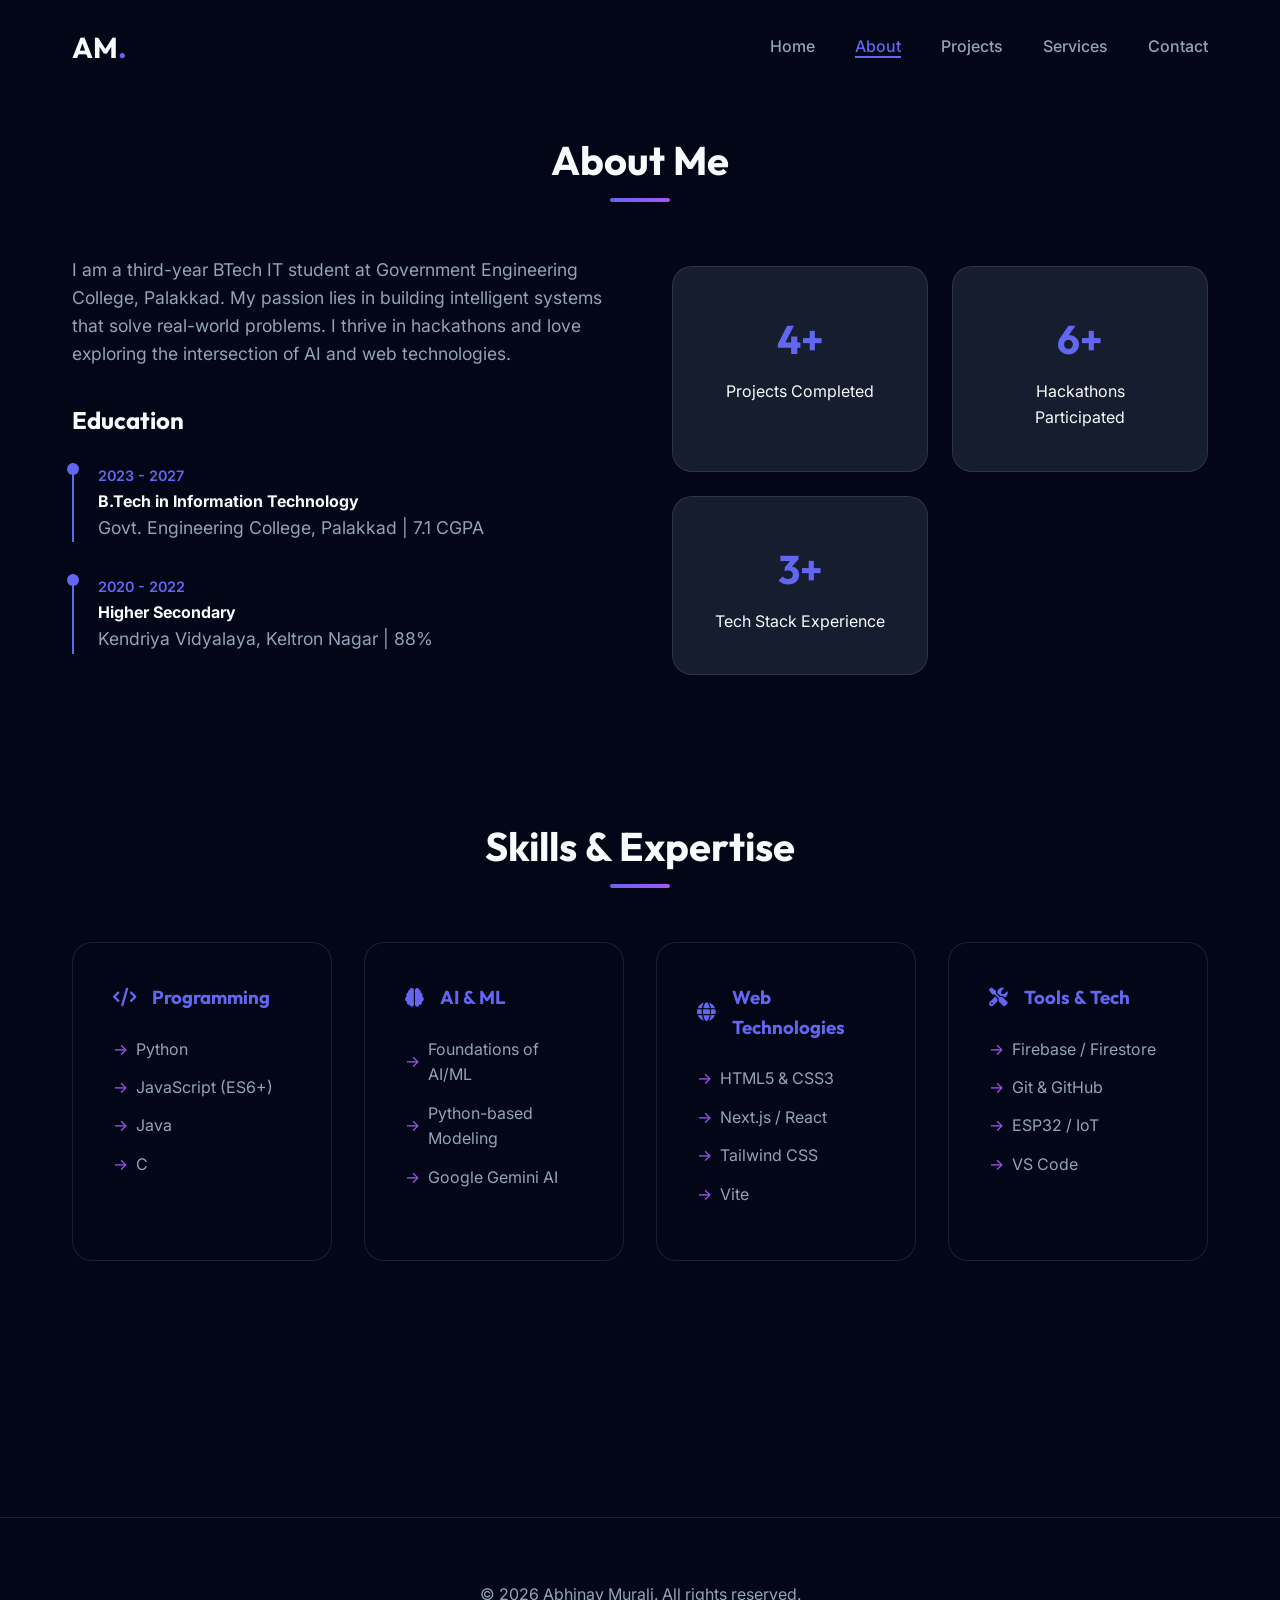
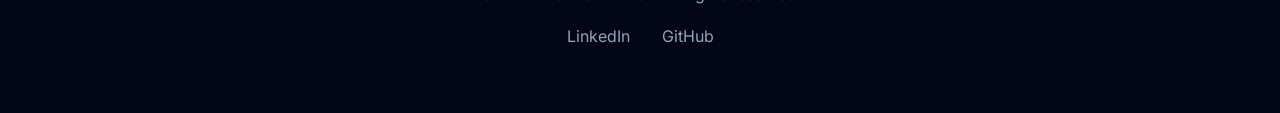
==== about.html @ 0ac59f0f "created my portfolio" ====
<!DOCTYPE html>
<html lang="en">
<head>
    <meta charset="UTF-8">
    <meta name="viewport" content="width=device-width, initial-scale=1.0">
    <title>About Me | Abhinav Murali</title>
    <link rel="preconnect" href="https://fonts.googleapis.com">
    <link rel="preconnect" href="https://fonts.gstatic.com" crossorigin>
    <link href="https://fonts.googleapis.com/css2?family=Inter:wght@300;400;600;700&family=Outfit:wght@300;400;600;700&display=swap" rel="stylesheet">
    <link rel="stylesheet" href="https://cdnjs.cloudflare.com/ajax/libs/font-awesome/6.4.0/css/all.min.css">
    <link rel="stylesheet" href="style.css">
</head>
<body>
    <nav id="navbar" class="scrolled">
        <div class="nav-container">
            <a href="index.html" class="logo">AM<span>.</span></a>
            <ul class="nav-links">
                <li><a href="index.html">Home</a></li>
                <li><a href="about.html" class="active">About</a></li>
                <li><a href="projects.html">Projects</a></li>
                <li><a href="services.html">Services</a></li>
                <li><a href="contact.html">Contact</a></li>
            </ul>
            <div class="menu-btn" id="menu-btn">
                <i class="fas fa-bars"></i>
            </div>
        </div>
    </nav>

    <section class="section">
        <div class="container">
            <h2 class="section-title reveal active">About Me</h2>
            <div class="about-grid reveal active">
                <div class="about-text">
                    <p>I am a third-year BTech IT student at Government Engineering College, Palakkad. My passion lies in building intelligent systems that solve real-world problems. I thrive in hackathons and love exploring the intersection of AI and web technologies.</p>
                    <div class="education">
                        <h3>Education</h3>
                        <div class="edu-item">
                            <span class="year">2023 - 2027</span>
                            <h4>B.Tech in Information Technology</h4>
                            <p>Govt. Engineering College, Palakkad | 7.1 CGPA</p>
                        </div>
                        <div class="edu-item">
                            <span class="year">2020 - 2022</span>
                            <h4>Higher Secondary</h4>
                            <p>Kendriya Vidyalaya, Keltron Nagar | 88%</p>
                        </div>
                    </div>
                </div>
                <div class="about-stats">
                    <div class="stat-card">
                        <h3>4+</h3>
                        <p>Projects Completed</p>
                    </div>
                    <div class="stat-card">
                        <h3>6+</h3>
                        <p>Hackathons Participated</p>
                    </div>
                    <div class="stat-card">
                        <h3>3+</h3>
                        <p>Tech Stack Experience</p>
                    </div>
                </div>
            </div>

            <div class="skills-section section">
                <h2 class="section-title reveal">Skills & Expertise</h2>
                <div class="skills-grid reveal">
                    <div class="skill-category">
                        <h3><i class="fas fa-code"></i> Programming</h3>
                        <ul>
                            <li>Python</li>
                            <li>JavaScript (ES6+)</li>
                            <li>Java</li>
                            <li>C</li>
                        </ul>
                    </div>
                    <div class="skill-category">
                        <h3><i class="fas fa-brain"></i> AI & ML</h3>
                        <ul>
                            <li>Foundations of AI/ML</li>
                            <li>Python-based Modeling</li>
                            <li>Google Gemini AI</li>
                        </ul>
                    </div>
                    <div class="skill-category">
                        <h3><i class="fas fa-globe"></i> Web Technologies</h3>
                        <ul>
                            <li>HTML5 & CSS3</li>
                            <li>Next.js / React</li>
                            <li>Tailwind CSS</li>
                            <li>Vite</li>
                        </ul>
                    </div>
                    <div class="skill-category">
                        <h3><i class="fas fa-tools"></i> Tools & Tech</h3>
                        <ul>
                            <li>Firebase / Firestore</li>
                            <li>Git & GitHub</li>
                            <li>ESP32 / IoT</li>
                            <li>VS Code</li>
                        </ul>
                    </div>
                </div>
            </div>
        </div>
    </section>

    <footer>
        <div class="container">
            <p>&copy; 2026 Abhinav Murali. All rights reserved.</p>
            <div class="footer-links">
                <a href="https://www.linkedin.com/in/abhinav-murali-97431627b/" target="_blank">LinkedIn</a>
                <a href="https://github.com/Abhinav0016" target="_blank">GitHub</a>
            </div>
        </div>
    </footer>

    <script src="script.js"></script>
</body>
</html>
---- style.css ----
/* Core styles and Variables */
:root {
    --primary: #6366f1;
    --primary-glow: rgba(99, 102, 241, 0.4);
    --secondary: #a855f7;
    --bg-dark: #0f172a;
    --bg-darker: #020617;
    --text-light: #f8fafc;
    --text-dim: #94a3b8;
    --glass: rgba(30, 41, 59, 0.7);
    --border: rgba(255, 255, 255, 0.1);
    --transition: all 0.3s cubic-bezier(0.4, 0, 0.2, 1);
}

* {
    margin: 0;
    padding: 0;
    box-sizing: border-box;
}

html {
    scroll-behavior: smooth;
}

body {
    font-family: 'Inter', sans-serif;
    background-color: var(--bg-darker);
    color: var(--text-light);
    line-height: 1.6;
    overflow-x: hidden;
}

h1, h2, h3, .logo {
    font-family: 'Outfit', sans-serif;
}

.container {
    max-width: 1200px;
    margin: 0 auto;
    padding: 0 2rem;
}

.section {
    padding: 8rem 0;
}

.section.alternate {
    background-color: var(--bg-dark);
}

.section-title {
    font-size: 2.5rem;
    text-align: center;
    margin-bottom: 4rem;
    position: relative;
}

.section-title::after {
    content: '';
    position: absolute;
    bottom: -10px;
    left: 50%;
    transform: translateX(-50%);
    width: 60px;
    height: 4px;
    background: linear-gradient(90deg, var(--primary), var(--secondary));
    border-radius: 2px;
}

/* Navbar */
nav {
    position: fixed;
    top: 0;
    width: 100%;
    z-index: 1000;
    padding: 1.5rem 0;
    transition: var(--transition);
}

nav.scrolled {
    background: var(--glass);
    backdrop-filter: blur(10px);
    padding: 1rem 0;
    box-shadow: 0 4px 30px rgba(0, 0, 0, 0.1);
    border-bottom: 1px solid var(--border);
}

.nav-container {
    max-width: 1200px;
    margin: 0 auto;
    padding: 0 2rem;
    display: flex;
    justify-content: space-between;
    align-items: center;
}

.logo {
    font-size: 1.8rem;
    font-weight: 700;
    text-decoration: none;
    color: var(--text-light);
}

.logo span {
    color: var(--primary);
}

.nav-links {
    display: flex;
    list-style: none;
    gap: 2.5rem;
}

.nav-links a {
    text-decoration: none;
    color: var(--text-dim);
    font-weight: 500;
    transition: var(--transition);
}

.nav-links a:hover,
.nav-links a.active {
    color: var(--primary);
    border-bottom: 2px solid var(--primary);
}

.menu-btn {
    display: none;
    font-size: 1.5rem;
    cursor: pointer;
}

/* Hero */
.hero {
    height: 100vh;
    display: flex;
    align-items: center;
    justify-content: center;
    text-align: center;
    background: linear-gradient(rgba(2, 6, 23, 0.7), rgba(2, 6, 23, 0.7)), url('hero_bg.png');
    background-size: cover;
    background-position: center;
    position: relative;
}

.hero-content {
    max-width: 800px;
}

.hero .greeting {
    font-size: 1.2rem;
    color: var(--primary);
    text-transform: uppercase;
    letter-spacing: 3px;
    margin-bottom: 1rem;
}

.hero .name {
    font-size: 4.5rem;
    margin-bottom: 1.5rem;
    background: linear-gradient(to right, #fff, var(--text-dim));
    -webkit-background-clip: text;
    -webkit-text-fill-color: transparent;
}

.hero .tagline {
    font-size: 1.5rem;
    color: var(--text-dim);
    margin-bottom: 2.5rem;
}

.hero .highlight {
    color: var(--text-light);
    font-weight: 600;
}

.hero-btns {
    display: flex;
    gap: 1.5rem;
    justify-content: center;
    margin-bottom: 3rem;
}

.btn {
    padding: 1rem 2rem;
    border-radius: 50px;
    text-decoration: none;
    font-weight: 600;
    transition: var(--transition);
    cursor: pointer;
}

.btn.primary {
    background: linear-gradient(45deg, var(--primary), var(--secondary));
    color: white;
    box-shadow: 0 10px 20px var(--primary-glow);
}

.btn.primary:hover {
    transform: translateY(-3px);
    box-shadow: 0 15px 30px var(--primary-glow);
}

.btn.secondary {
    border: 1px solid var(--border);
    color: var(--text-light);
    backdrop-filter: blur(5px);
}

.btn.secondary:hover {
    background: var(--border);
    transform: translateY(-3px);
}

.social-icons {
    display: flex;
    gap: 2rem;
    justify-content: center;
}

.social-icons a {
    color: var(--text-dim);
    font-size: 1.5rem;
    transition: var(--transition);
}

.social-icons a:hover {
    color: var(--primary);
    transform: scale(1.2);
}

/* About Section */
.about-grid {
    display: grid;
    grid-template-columns: 1fr 1fr;
    gap: 4rem;
    align-items: center;
}

.about-text p {
    margin-bottom: 2rem;
    font-size: 1.1rem;
    color: var(--text-dim);
}

.education h3 {
    margin-bottom: 1.5rem;
    font-size: 1.5rem;
}

.edu-item {
    padding-left: 1.5rem;
    border-left: 2px solid var(--primary);
    margin-bottom: 2rem;
    position: relative;
}

.edu-item::before {
    content: '';
    position: absolute;
    left: -7px;
    top: 0;
    width: 12px;
    height: 12px;
    background: var(--primary);
    border-radius: 50%;
}

.edu-item .year {
    color: var(--primary);
    font-weight: 600;
    font-size: 0.9rem;
}

.about-stats {
    display: grid;
    grid-template-columns: 1fr 1fr;
    gap: 1.5rem;
}

.stat-card {
    background: var(--glass);
    padding: 2.5rem;
    border-radius: 20px;
    border: 1px solid var(--border);
    text-align: center;
    transition: var(--transition);
}

.stat-card:hover {
    border-color: var(--primary);
    transform: translateY(-10px);
}

.stat-card h3 {
    font-size: 2.5rem;
    color: var(--primary);
    margin-bottom: 0.5rem;
}

/* Skills */
.skills-grid {
    display: grid;
    grid-template-columns: repeat(auto-fit, minmax(250px, 1fr));
    gap: 2rem;
}

.skill-category {
    background: var(--bg-darker);
    padding: 2.5rem;
    border-radius: 20px;
    border: 1px solid var(--border);
    transition: var(--transition);
}

.skill-category:hover {
    border-color: var(--secondary);
    background: var(--glass);
}

.skill-category h3 {
    margin-bottom: 1.5rem;
    color: var(--primary);
    display: flex;
    align-items: center;
    gap: 1rem;
}

.skill-category ul {
    list-style: none;
}

.skill-category li {
    margin-bottom: 0.8rem;
    color: var(--text-dim);
    display: flex;
    align-items: center;
    gap: 0.5rem;
}

.skill-category li::before {
    content: '→';
    color: var(--secondary);
}

/* Projects */
.projects-grid {
    display: grid;
    grid-template-columns: repeat(auto-fit, minmax(300px, 1fr));
    gap: 2rem;
}

.project-card {
    height: 350px;
    background: var(--glass);
    border-radius: 20px;
    border: 1px solid var(--border);
    overflow: hidden;
    position: relative;
    padding: 2rem;
    display: flex;
    flex-direction: column;
    justify-content: flex-end;
    transition: var(--transition);
}

.project-card:hover {
    transform: translateY(-10px);
    border-color: var(--primary);
    box-shadow: 0 20px 40px rgba(0,0,0,0.3);
}

.project-card .date {
    font-size: 0.8rem;
    color: var(--primary);
    font-weight: 600;
    margin-bottom: 0.5rem;
}

.project-card h3 {
    margin-bottom: 1rem;
}

.project-card p {
    color: var(--text-dim);
    font-size: 0.95rem;
    margin-bottom: 1.5rem;
}

.tags {
    display: flex;
    flex-wrap: wrap;
    gap: 0.5rem;
    margin-bottom: 1.5rem;
}

.tags span {
    background: rgba(99, 102, 241, 0.1);
    color: var(--primary);
    padding: 0.3rem 0.8rem;
    border-radius: 50px;
    font-size: 0.8rem;
    font-weight: 500;
}

.project-links {
    display: flex;
    gap: 1rem;
}

.project-links a {
    color: var(--text-light);
    font-size: 1.2rem;
    transition: var(--transition);
}

.project-links a:hover {
    color: var(--primary);
}

/* Services */
.services-grid {
    display: grid;
    grid-template-columns: repeat(auto-fit, minmax(300px, 1fr));
    gap: 2rem;
}

.service-card {
    background: var(--bg-darker);
    padding: 3rem;
    border-radius: 20px;
    border: 1px solid var(--border);
    text-align: center;
    transition: var(--transition);
}

.service-card:hover {
    background: linear-gradient(135deg, var(--bg-darker), var(--glass));
    border-color: var(--primary);
    transform: translateY(-5px);
}

.service-card i {
    font-size: 3rem;
    color: var(--primary);
    margin-bottom: 1.5rem;
}

.service-card h3 {
    margin-bottom: 1rem;
}

.service-card p {
    color: var(--text-dim);
}

/* Contact */
.contact-grid {
    display: grid;
    grid-template-columns: 1fr 1fr;
    gap: 4rem;
}

.contact-items {
    margin-top: 3rem;
}

.contact-item {
    display: flex;
    gap: 1.5rem;
    margin-bottom: 2rem;
    align-items: center;
}

.contact-item i {
    width: 50px;
    height: 50px;
    background: var(--glass);
    border-radius: 50%;
    display: flex;
    align-items: center;
    justify-content: center;
    color: var(--primary);
    font-size: 1.2rem;
    border: 1px solid var(--border);
}

.contact-item h4 {
    margin-bottom: 0.2rem;
}

.contact-item p {
    color: var(--text-dim);
}

.contact-form {
    display: flex;
    flex-direction: column;
    gap: 1.5rem;
}

.form-group input, .form-group textarea {
    width: 100%;
    padding: 1.2rem;
    background: var(--glass);
    border: 1px solid var(--border);
    border-radius: 12px;
    color: var(--text-light);
    outline: none;
    font-family: inherit;
    transition: var(--transition);
}

.form-group input:focus, .form-group textarea:focus {
    border-color: var(--primary);
    box-shadow: 0 0 15px var(--primary-glow);
}

/* Footer */
footer {
    padding: 4rem 0;
    border-top: 1px solid var(--border);
    text-align: center;
}

footer p {
    color: var(--text-dim);
    margin-bottom: 1rem;
}

.footer-links {
    display: flex;
    justify-content: center;
    gap: 2rem;
}

.footer-links a {
    color: var(--text-dim);
    text-decoration: none;
    transition: var(--transition);
}

.footer-links a:hover {
    color: var(--primary);
}

/* Animations */
.reveal {
    opacity: 0;
    transform: translateY(30px);
    transition: all 0.8s ease-out;
}

.reveal.active {
    opacity: 1;
    transform: translateY(0);
}

/* Mobile Responsive */
@media (max-width: 991px) {
    .about-grid, .contact-grid {
        grid-template-columns: 1fr;
    }
    
    .hero .name {
        font-size: 3rem;
    }
}

@media (max-width: 768px) {
    .nav-links {
        display: none;
    }
    
    .menu-btn {
        display: block;
    }
    
    .section {
        padding: 5rem 0;
    }
}
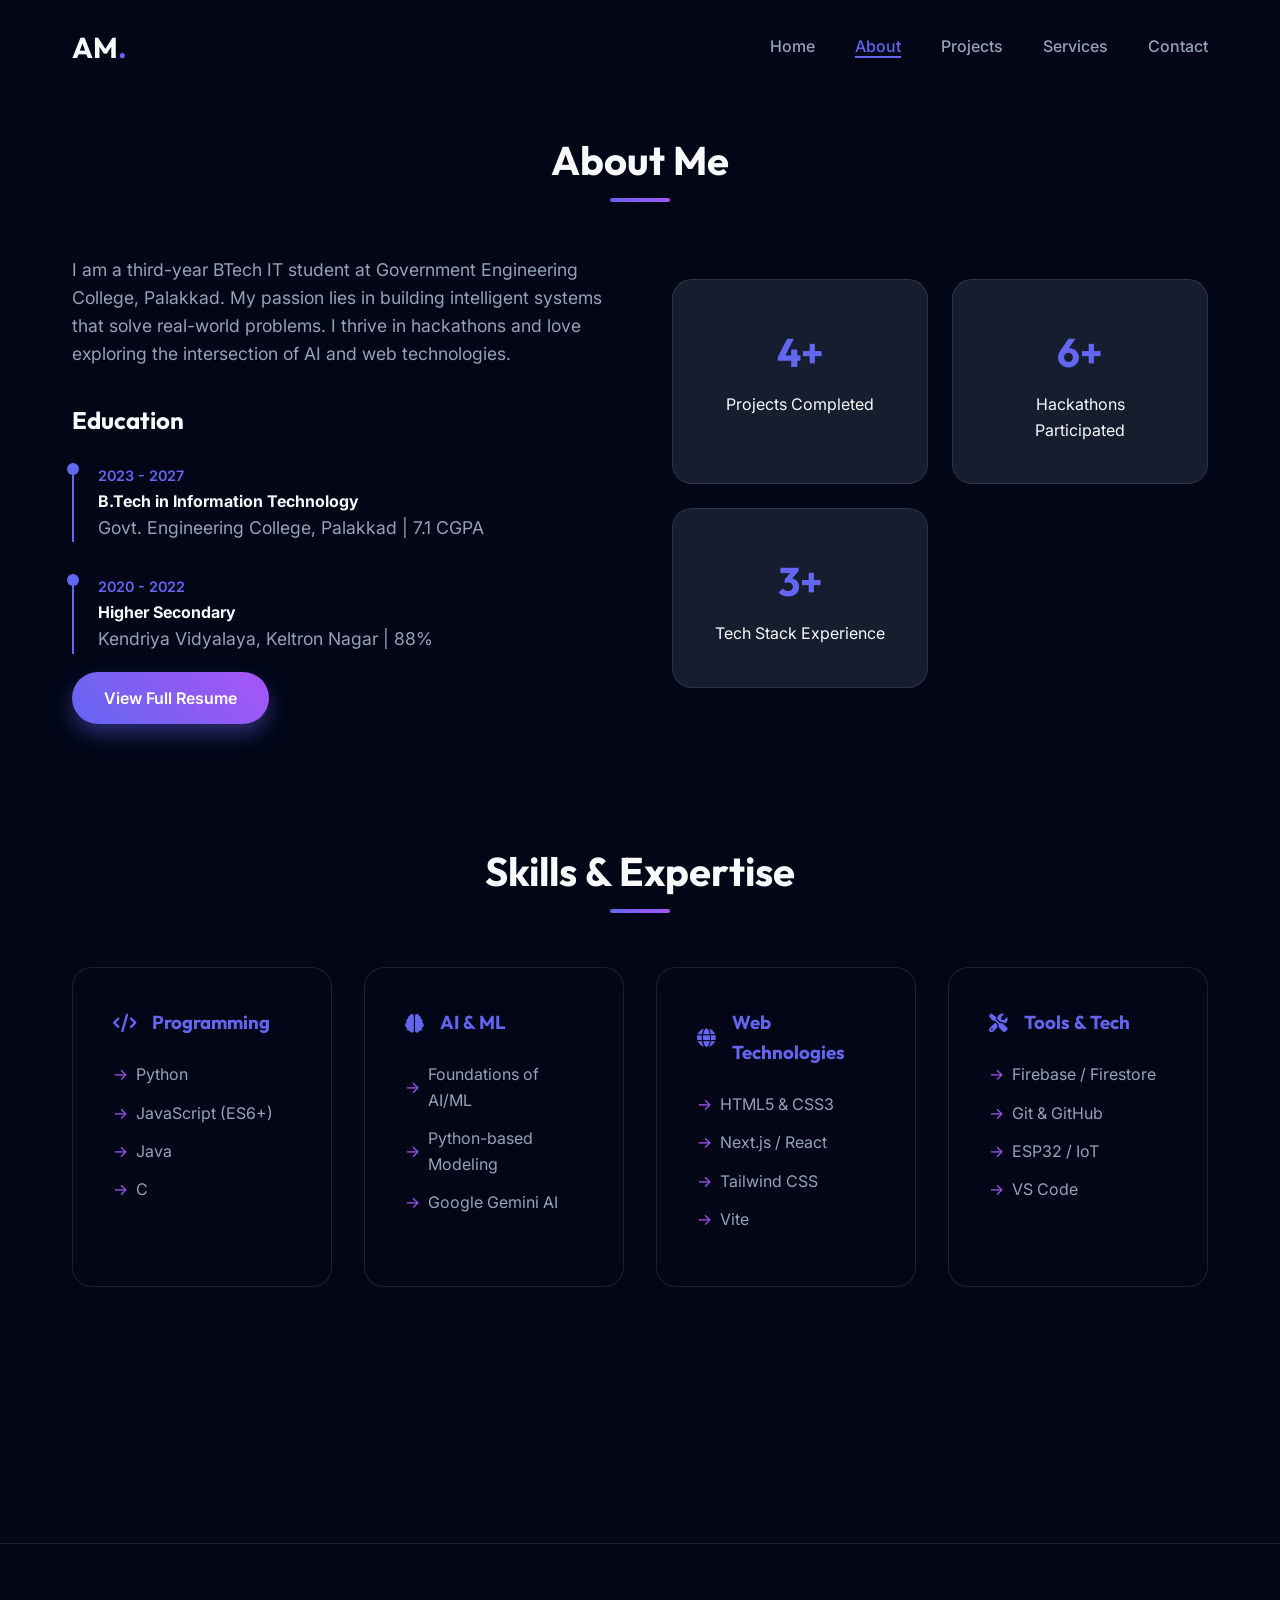
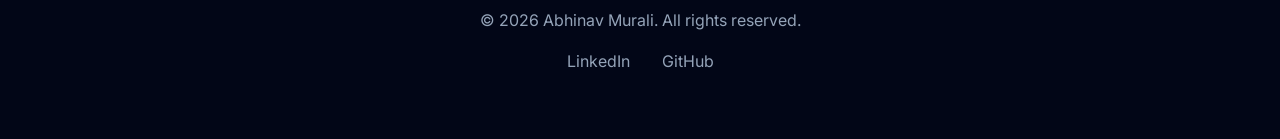
==== commit c56140a2: "added resume button" ====
--- a/about.html
+++ b/about.html
@@ -45,6 +45,9 @@
                             <h4>Higher Secondary</h4>
                             <p>Kendriya Vidyalaya, Keltron Nagar | 88%</p>
                         </div>
+                    </div>
+                    <div style="margin-top: 2rem;">
+                        <a href="https://drive.google.com/file/d/1JMq1tOqPVP0mp_X1qbvv4ELvA2TukQdi/view?usp=sharing" target="_blank" class="btn primary">View Full Resume</a>
                     </div>
                 </div>
                 <div class="about-stats">
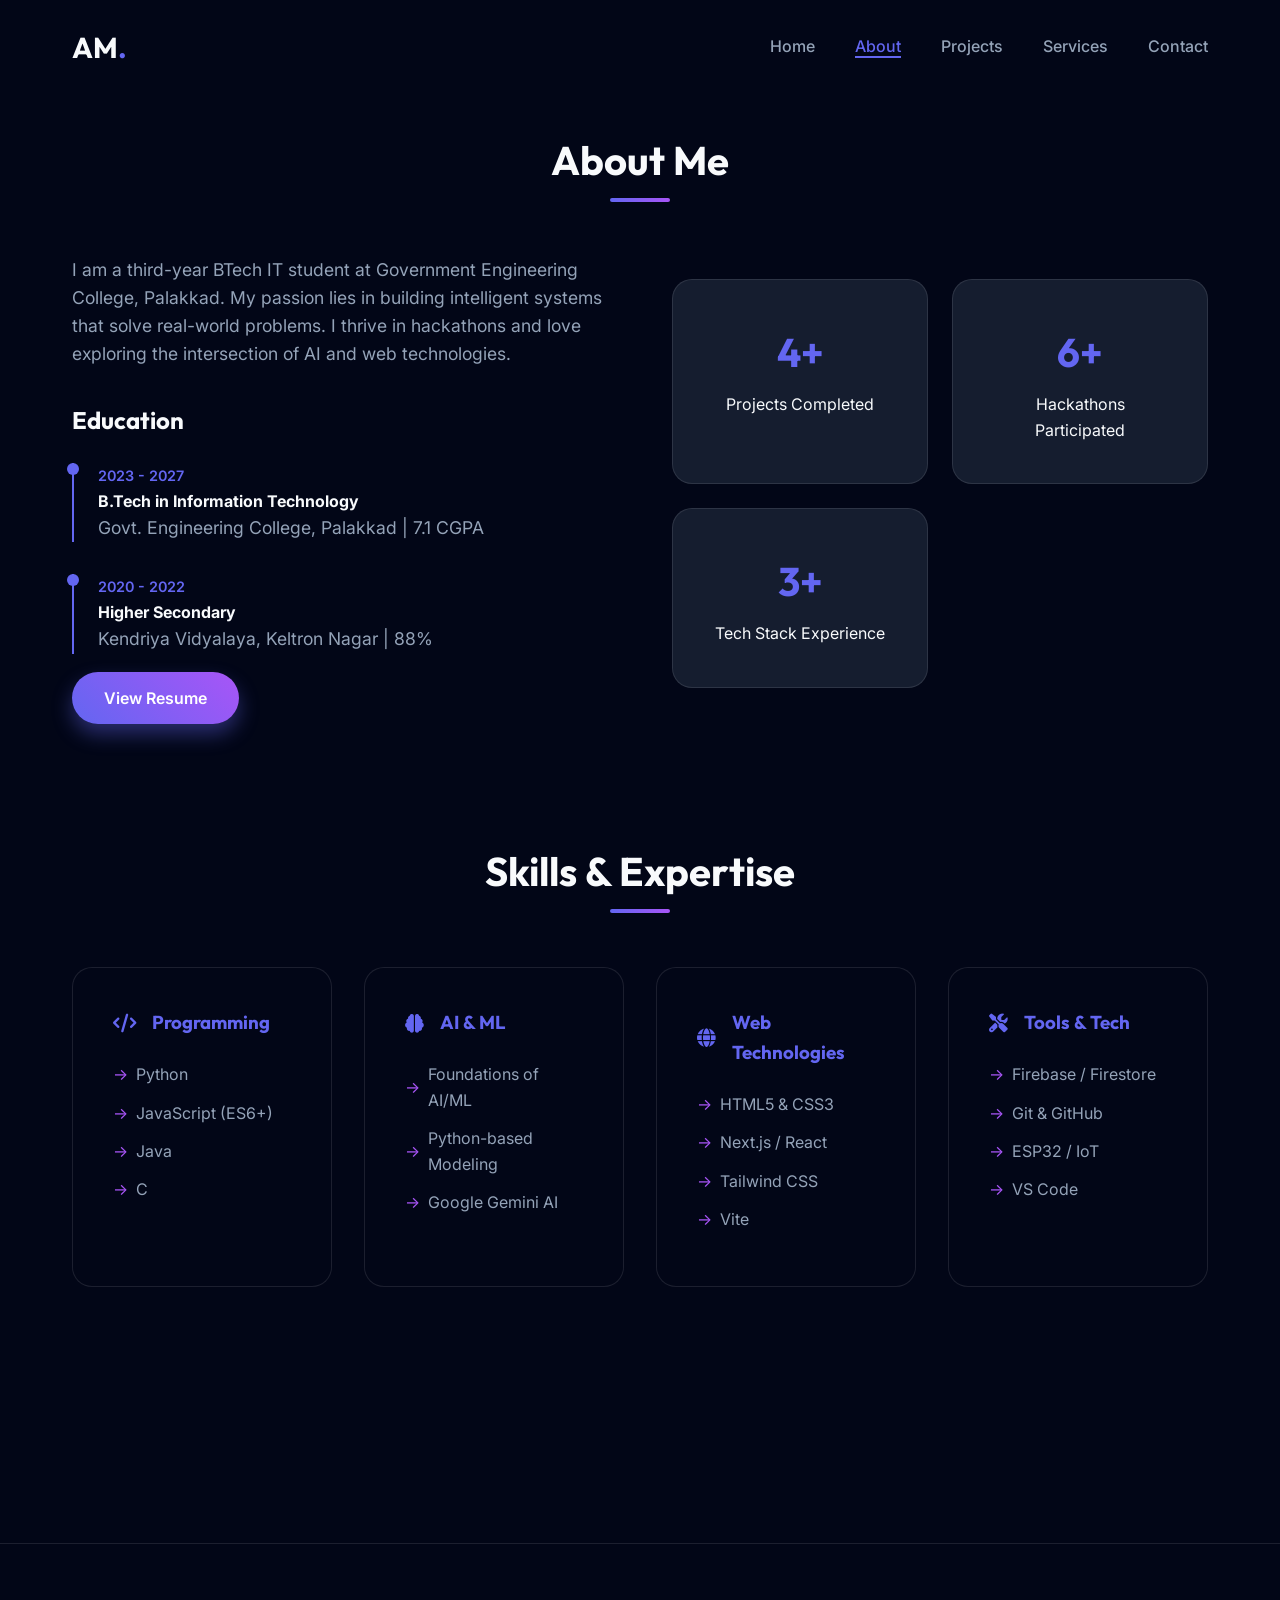
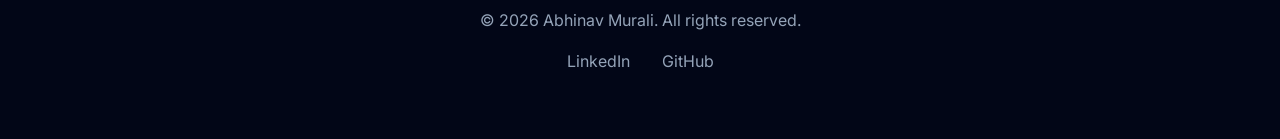
==== commit 50bc7ec4: "changed the name of resume" ====
--- a/about.html
+++ b/about.html
@@ -47,7 +47,7 @@
                         </div>
                     </div>
                     <div style="margin-top: 2rem;">
-                        <a href="https://drive.google.com/file/d/1JMq1tOqPVP0mp_X1qbvv4ELvA2TukQdi/view?usp=sharing" target="_blank" class="btn primary">View Full Resume</a>
+                        <a href="https://drive.google.com/file/d/1JMq1tOqPVP0mp_X1qbvv4ELvA2TukQdi/view?usp=sharing" target="_blank" class="btn primary">View Resume</a>
                     </div>
                 </div>
                 <div class="about-stats">
--- a/style.css
+++ b/style.css
@@ -160,6 +160,7 @@
     margin-bottom: 1.5rem;
     background: linear-gradient(to right, #fff, var(--text-dim));
     -webkit-background-clip: text;
+    background-clip: text;
     -webkit-text-fill-color: transparent;
 }
 
@@ -569,11 +570,32 @@
 
 @media (max-width: 768px) {
     .nav-links {
-        display: none;
+        position: fixed;
+        top: 0;
+        right: -100%;
+        width: 70%;
+        height: 100vh;
+        background: var(--bg-darker);
+        backdrop-filter: blur(20px);
+        flex-direction: column;
+        justify-content: center;
+        align-items: center;
+        transition: var(--transition);
+        z-index: 1000;
+        box-shadow: -10px 0 30px rgba(0,0,0,0.5);
     }
-    
+
+    .nav-links.active {
+        right: 0;
+    }
+
+    .nav-links li {
+        margin: 1.5rem 0;
+    }
+
     .menu-btn {
         display: block;
+        z-index: 1001;
     }
     
     .section {
